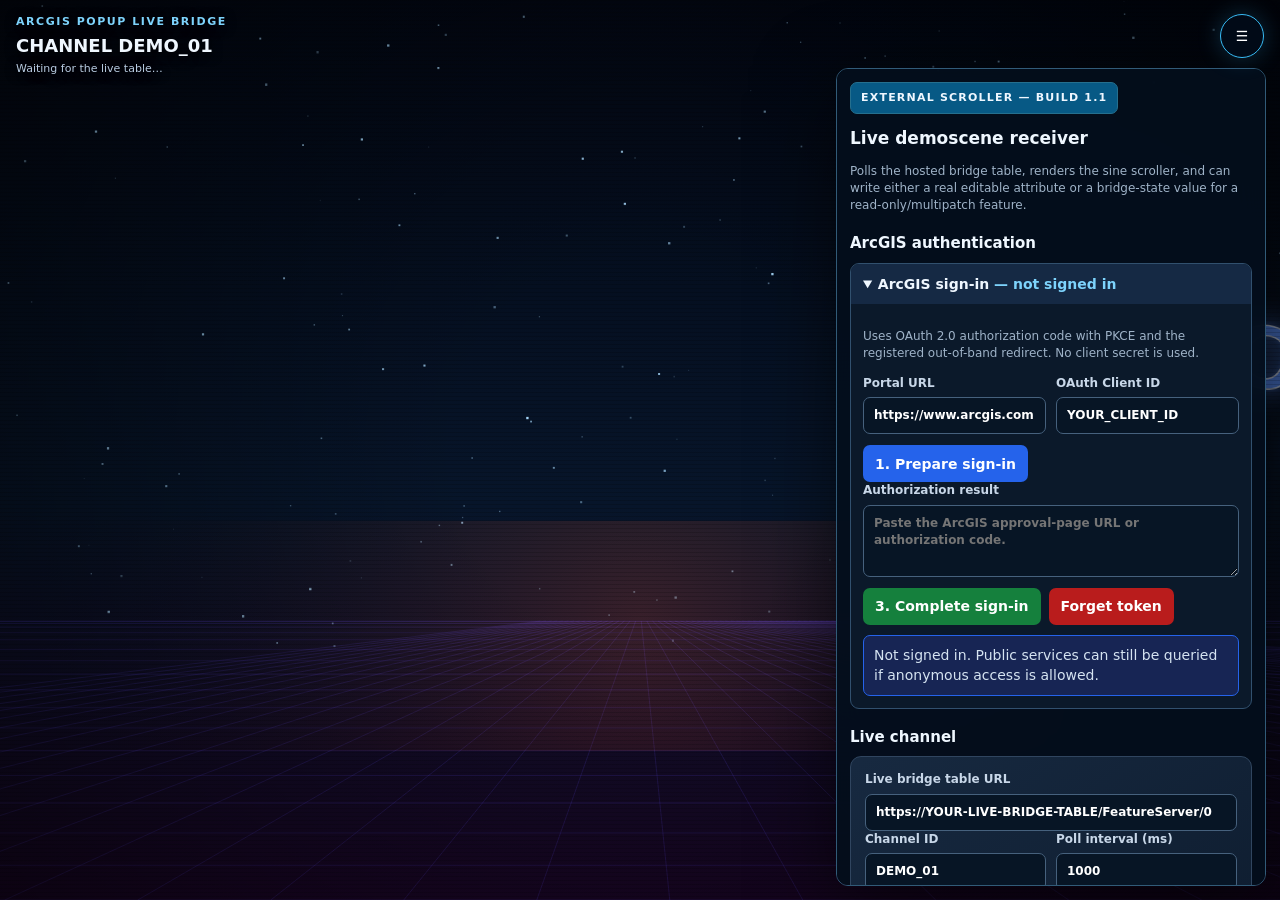
==== scroller.html @ f9765b83 "Add files via upload" ====
<!doctype html>
<html lang="en">
<head>
  <meta charset="utf-8"><meta name="viewport" content="width=device-width, initial-scale=1"><meta name="color-scheme" content="dark">
  <title>Popup Live Bridge — Demoscene Scroller</title>
  <link rel="stylesheet" href="styles.css?v=1.1.0"><link rel="stylesheet" href="scroller.css?v=1.1.0">
</head>
<body>
  <canvas id="scrollerCanvas"></canvas>
  <div class="scroller-hud"><div class="eyebrow">ARCGIS POPUP LIVE BRIDGE</div><div id="hudChannel" class="channel">CHANNEL DEMO_01</div><div id="hudStatus" class="live-status">Waiting for the live table…</div></div>
  <button id="controlToggle" class="control-toggle" type="button" title="Toggle controls">☰</button>

  <aside id="controlPanel" class="control-panel">
    <div class="build">EXTERNAL SCROLLER — BUILD 1.1</div>
    <h2>Live demoscene receiver</h2>
    <p class="small-note">Polls the hosted bridge table, renders the sine scroller, and can write either a real editable attribute or a bridge-state value for a read-only/multipatch feature.</p>

    <section class="section"><h3>ArcGIS authentication</h3><div id="authHost"></div></section>

    <section class="section"><h3>Live channel</h3><div class="panel">
      <label>Live bridge table URL<input id="liveTable" type="url" spellcheck="false"></label>
      <div class="field-grid two"><label>Channel ID<input id="channelId" type="text" spellcheck="false"></label><label>Poll interval (ms)<input id="pollMs" type="number" min="500" max="60000" step="100"></label></div>
      <div class="actions"><button id="pollToggle" type="button" class="good">Start live polling</button><button id="pollNow" type="button" class="secondary">Poll now</button></div>
      <div class="live-pill" style="margin-top:10px;"><span id="liveDot" class="live-dot"></span><span id="liveText">Stopped</span></div>
      <div id="currentMessage" class="message-preview">No live message loaded.</div><div id="pollStatus" class="status">Polling is stopped.</div>
    </div></section>

    <section class="section"><h3>Local visual override</h3><div class="panel">
      <label>Scroller message<textarea id="manualMessage" rows="3"></textarea></label>
      <div class="field-grid two">
        <label>Speed<input id="manualSpeed" type="number" min="20" max="600" step="5"></label><label>Amplitude<input id="manualAmplitude" type="number" min="0" max="250" step="1"></label>
        <label>Frequency<input id="manualFrequency" type="number" min="0.001" max="0.08" step="0.001"></label>
        <label>Palette<select id="manualPalette"><option value="neon">Neon spectrum</option><option value="cyan">Electric cyan</option><option value="phosphor">Phosphor green</option><option value="sunset">Sunset plasma</option><option value="magenta">Magenta pulse</option><option value="rainbow">Rainbow cycle</option></select></label>
      </div>
      <div class="actions"><button id="applyVisual" type="button" class="secondary">Apply local preview</button></div>
    </div></section>

    <section class="section"><h3>Send a value to Layer B</h3><div class="panel">
      <label>Persistence mode<select id="targetMode"><option value="direct">Direct FeatureServer attribute</option><option value="bridge">Bridge-table popup state</option></select></label>

      <div id="directTargetControls" style="margin-top:10px;">
        <label>Target feature layer URL<input id="targetService" type="url" spellcheck="false"></label>
        <div class="field-grid two"><label>Target Object ID<input id="targetOid" type="number" step="1"></label><label>Object ID field<input id="targetOidField" type="text" spellcheck="false" placeholder="Auto-detect"></label></div>
        <label>Editable target field<select id="targetField" disabled><option>Load the target feature first</option></select></label>
      </div>

      <div id="bridgeTargetControls" style="margin-top:10px;">
        <label>Bridge table URL<input id="targetBridgeTable" type="url" spellcheck="false"></label>
        <div class="field-grid two">
          <label>Logical layer key<input id="targetLayerKey" type="text" spellcheck="false"></label>
          <label>Feature key<input id="targetFeatureKey" type="text" spellcheck="false"></label>
          <label>Feature key field<input id="targetFeatureKeyField" type="text" spellcheck="false"></label>
          <label>Popup display field name<input id="targetBridgeDisplayField" type="text" spellcheck="false"></label>
        </div>
      </div>

      <div class="actions"><button id="loadTarget" type="button" class="secondary">Load target</button></div>
      <label>New value<textarea id="targetValue" rows="3" disabled></textarea></label>
      <div class="checkbox-row"><input id="confirmTarget" type="checkbox"><label id="confirmTargetLabel" for="confirmTarget">I confirm that this is an intended Layer B persistent change.</label></div>
      <div class="actions"><button id="applyTarget" type="button" class="warn" disabled>Apply update and verify</button></div>
      <div id="targetStatus" class="status">Target has not been loaded.</div><pre id="targetDiagnostics" class="code-block">No target diagnostics.</pre>
    </div></section>
  </aside>

  <script src="config.js?v=1.1.0"></script><script src="common.js?v=1.1.0"></script><script src="arcgis-rest.js?v=1.1.0"></script><script src="auth.js?v=1.1.0"></script><script src="scroller.js?v=1.1.0"></script>
</body>
</html>
---- styles.css ----
:root {
  color-scheme: dark;
  --bg: #07111f;
  --panel: #101d30;
  --panel-2: #17263c;
  --line: #30455f;
  --text: #eff7ff;
  --muted: #9fb3c8;
  --blue: #38bdf8;
  --green: #22c55e;
  --amber: #f59e0b;
  --red: #ef4444;
  --violet: #a78bfa;
}

* { box-sizing: border-box; }
html, body { min-height: 100%; }
body {
  margin: 0;
  background: radial-gradient(circle at top, #12253f 0, var(--bg) 45%, #030814 100%);
  color: var(--text);
  font: 14px/1.45 Inter, ui-sans-serif, system-ui, -apple-system, BlinkMacSystemFont, "Segoe UI", sans-serif;
}

button, input, textarea, select { font: inherit; }
a { color: #7dd3fc; }
.hidden { display: none !important; }

.app-shell {
  width: min(1040px, 100%);
  margin: 0 auto;
  padding: 16px;
}

.build {
  display: inline-block;
  padding: 7px 10px;
  margin-bottom: 12px;
  border: 1px solid #256f8e;
  border-radius: 7px;
  background: #075985;
  font-size: 11px;
  font-weight: 800;
  letter-spacing: .11em;
}

h1 { margin: 0; font-size: clamp(24px, 4vw, 38px); line-height: 1.05; }
h2 { margin: 0 0 9px; font-size: 17px; }
h3 { margin: 0 0 8px; font-size: 15px; }
.subtitle { margin: 7px 0 20px; color: #7dd3fc; }
.small-note { color: var(--muted); font-size: 12px; }

.section { margin-top: 18px; }
.panel {
  padding: 14px;
  border: 1px solid var(--line);
  border-radius: 11px;
  background: linear-gradient(145deg, rgba(24, 42, 66, .96), rgba(12, 25, 43, .96));
  box-shadow: 0 12px 35px rgba(0, 0, 0, .22);
}

.field-grid { display: grid; gap: 10px; }
.field-grid.two { grid-template-columns: repeat(2, minmax(0, 1fr)); }
.field-grid.three { grid-template-columns: repeat(3, minmax(0, 1fr)); }
@media (max-width: 720px) {
  .field-grid.two, .field-grid.three { grid-template-columns: 1fr; }
}

label, .label { display: block; color: #c8d7e8; font-size: 12px; font-weight: 700; }
input, textarea, select {
  display: block;
  width: 100%;
  margin-top: 5px;
  padding: 9px 10px;
  border: 1px solid #46617d;
  border-radius: 7px;
  background: #071525;
  color: white;
  outline: none;
}
input:focus, textarea:focus, select:focus {
  border-color: var(--blue);
  box-shadow: 0 0 0 3px rgba(56, 189, 248, .16);
}
textarea { resize: vertical; }

.actions { display: flex; flex-wrap: wrap; gap: 8px; margin-top: 11px; }
button, .button-link {
  display: inline-flex;
  align-items: center;
  justify-content: center;
  min-height: 37px;
  padding: 8px 12px;
  border: 0;
  border-radius: 7px;
  background: #2563eb;
  color: white;
  font-weight: 800;
  text-decoration: none;
  cursor: pointer;
}
button:hover, .button-link:hover { filter: brightness(1.12); }
button:disabled { cursor: not-allowed; opacity: .4; filter: none; }
button.secondary, .button-link.secondary { background: #475569; }
button.good, .button-link.good { background: #15803d; }
button.warn, .button-link.warn { background: #b45309; }
button.danger, .button-link.danger { background: #b91c1c; }

.status {
  margin-top: 10px;
  padding: 9px 10px;
  border: 1px solid #3a506b;
  border-radius: 7px;
  background: #17263a;
  color: #d5e3f1;
  white-space: pre-wrap;
}
.status.info { border-color: #2563eb; background: #172554; }
.status.good { border-color: #16a34a; background: #052e16; }
.status.warn { border-color: #d97706; background: #451a03; }
.status.bad { border-color: #dc2626; background: #450a0a; }

.kv {
  display: grid;
  grid-template-columns: minmax(130px, .7fr) minmax(0, 1.3fr);
  margin: 0;
  border: 1px solid #344b65;
  border-radius: 8px;
  overflow: hidden;
}
.kv dt, .kv dd { margin: 0; padding: 8px 9px; border-bottom: 1px solid #344b65; }
.kv dt { background: #17263a; color: #a9bdd0; font-weight: 700; }
.kv dd { overflow-wrap: anywhere; background: #0a192b; }
.kv dt:last-of-type, .kv dd:last-of-type { border-bottom: 0; }

.auth-panel {
  border: 1px solid #31506e;
  border-radius: 9px;
  background: #0b192a;
  overflow: hidden;
}
.auth-panel summary {
  padding: 10px 12px;
  background: #152944;
  cursor: pointer;
  font-weight: 800;
}
.auth-summary-state { color: #7dd3fc; }
.auth-body { padding: 12px; }

.preview-card {
  padding: 16px;
  border: 1px solid #31506e;
  border-radius: 11px;
  background: #071525;
}
.preview-value {
  margin-top: 7px;
  padding: 15px;
  border: 1px solid #325a75;
  border-radius: 9px;
  background: linear-gradient(135deg, #0c4a6e, #312e81);
  font-size: clamp(20px, 5vw, 34px);
  font-weight: 900;
  overflow-wrap: anywhere;
}

.checkbox-row { display: flex; gap: 8px; align-items: flex-start; margin-top: 10px; }
.checkbox-row input { width: auto; margin: 2px 0 0; }
.checkbox-row label { font-weight: 500; }

.code-block {
  padding: 12px;
  overflow: auto;
  border: 1px solid #334155;
  border-radius: 8px;
  background: #020617;
  color: #cbd5e1;
  font: 12px/1.5 Consolas, "Courier New", monospace;
}

.landing-grid {
  display: grid;
  grid-template-columns: repeat(auto-fit, minmax(240px, 1fr));
  gap: 12px;
  margin-top: 18px;
}
.landing-card {
  display: block;
  min-height: 170px;
  padding: 17px;
  border: 1px solid #31506e;
  border-radius: 12px;
  background: linear-gradient(145deg, #132740, #091525);
  color: white;
  text-decoration: none;
  transition: transform .2s ease, border-color .2s ease;
}
.landing-card:hover { transform: translateY(-3px); border-color: #38bdf8; }
.landing-card strong { display: block; margin-bottom: 8px; font-size: 20px; }
.landing-card span { color: #aec1d4; }
---- scroller.css ----
html, body { width: 100%; height: 100%; overflow: hidden; }
body { background: #000; }
#scrollerCanvas { position: fixed; inset: 0; width: 100%; height: 100%; display: block; }
.scroller-hud {
  position: fixed;
  top: 14px;
  left: 16px;
  z-index: 5;
  pointer-events: none;
  text-shadow: 0 2px 12px #000;
}
.scroller-hud .eyebrow { color: #7dd3fc; font-size: 11px; font-weight: 900; letter-spacing: .14em; }
.scroller-hud .channel { margin-top: 3px; font-size: 18px; font-weight: 900; }
.scroller-hud .live-status { margin-top: 2px; color: #b8cbe0; font-size: 11px; }
.control-toggle {
  position: fixed;
  top: 14px;
  right: 16px;
  z-index: 20;
  width: 44px;
  height: 44px;
  padding: 0;
  border: 1px solid #38bdf8;
  border-radius: 50%;
  background: rgba(2, 13, 27, .84);
  box-shadow: 0 0 25px rgba(56, 189, 248, .24);
}
.control-panel {
  position: fixed;
  top: 68px;
  right: 14px;
  bottom: 14px;
  z-index: 15;
  width: min(430px, calc(100vw - 28px));
  padding: 13px;
  overflow: auto;
  border: 1px solid #315b78;
  border-radius: 12px;
  background: rgba(4, 14, 28, .94);
  backdrop-filter: blur(16px);
  box-shadow: 0 22px 80px rgba(0, 0, 0, .56);
  transition: transform .25s ease, opacity .25s ease;
}
.control-panel.collapsed { transform: translateX(calc(100% + 28px)); opacity: 0; pointer-events: none; }
.control-panel h2 { margin-top: 0; }
.control-panel .panel { box-shadow: none; }
.live-pill {
  display: inline-flex;
  align-items: center;
  gap: 7px;
  padding: 5px 8px;
  border: 1px solid #315b78;
  border-radius: 999px;
  background: #07192c;
  color: #dbeafe;
  font-size: 11px;
  font-weight: 800;
}
.live-dot { width: 8px; height: 8px; border-radius: 50%; background: #64748b; box-shadow: 0 0 0 transparent; }
.live-dot.on { background: #22c55e; box-shadow: 0 0 12px #22c55e; }
.message-preview { margin-top: 8px; padding: 10px; border: 1px solid #315b78; border-radius: 8px; background: #08182a; font-weight: 800; overflow-wrap: anywhere; }
@media (max-width: 600px) {
  .scroller-hud { max-width: calc(100vw - 90px); }
  .scroller-hud .channel { font-size: 15px; }
}
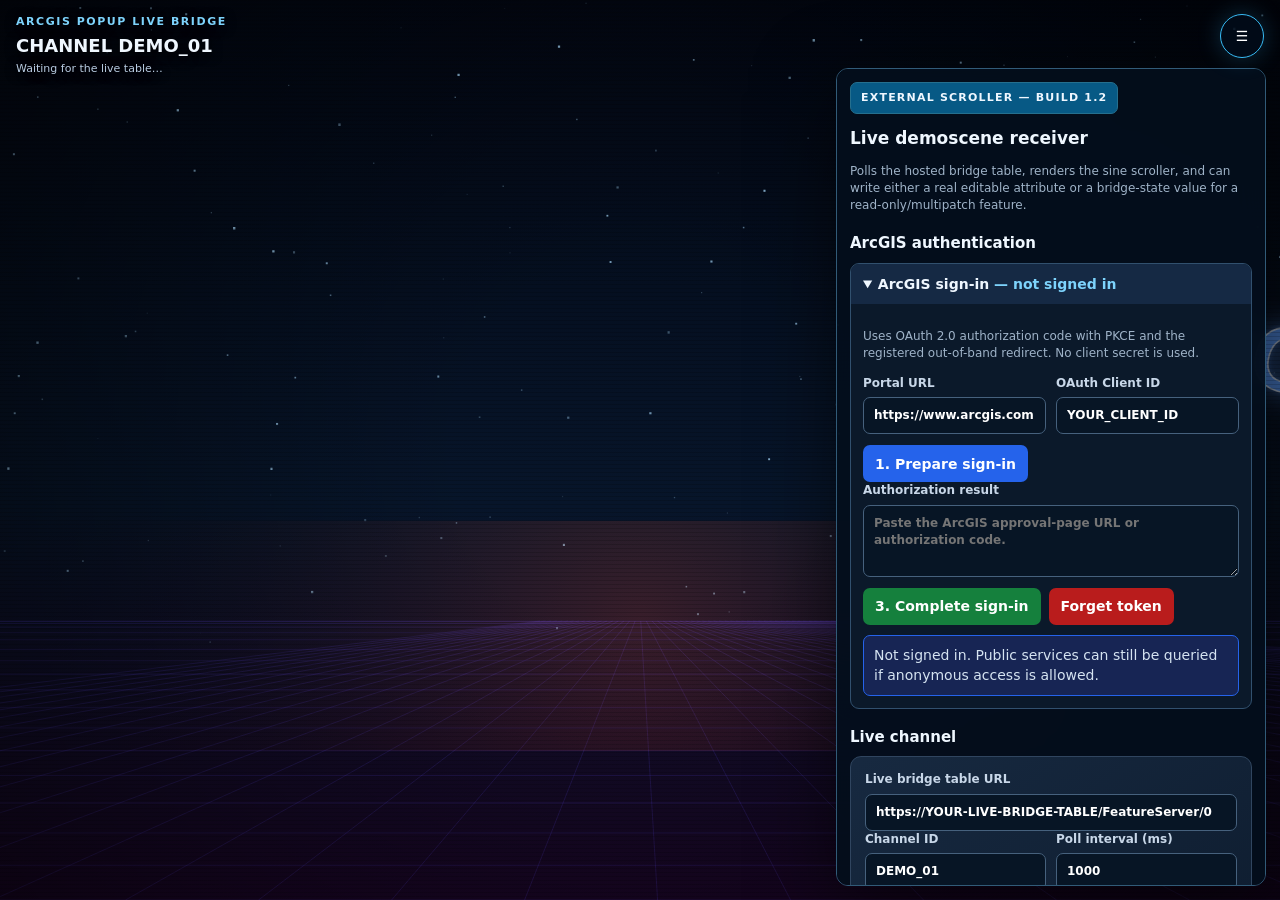
==== commit 598a3be3: "Add files via upload" ====
--- a/scroller.html
+++ b/scroller.html
@@ -3,7 +3,7 @@
 <head>
   <meta charset="utf-8"><meta name="viewport" content="width=device-width, initial-scale=1"><meta name="color-scheme" content="dark">
   <title>Popup Live Bridge — Demoscene Scroller</title>
-  <link rel="stylesheet" href="styles.css?v=1.1.0"><link rel="stylesheet" href="scroller.css?v=1.1.0">
+  <link rel="stylesheet" href="styles.css?v=1.2.0"><link rel="stylesheet" href="scroller.css?v=1.2.0">
 </head>
 <body>
   <canvas id="scrollerCanvas"></canvas>
@@ -11,7 +11,7 @@
   <button id="controlToggle" class="control-toggle" type="button" title="Toggle controls">☰</button>
 
   <aside id="controlPanel" class="control-panel">
-    <div class="build">EXTERNAL SCROLLER — BUILD 1.1</div>
+    <div class="build">EXTERNAL SCROLLER — BUILD 1.2</div>
     <h2>Live demoscene receiver</h2>
     <p class="small-note">Polls the hosted bridge table, renders the sine scroller, and can write either a real editable attribute or a bridge-state value for a read-only/multipatch feature.</p>
 
@@ -62,6 +62,6 @@
     </div></section>
   </aside>
 
-  <script src="config.js?v=1.1.0"></script><script src="common.js?v=1.1.0"></script><script src="arcgis-rest.js?v=1.1.0"></script><script src="auth.js?v=1.1.0"></script><script src="scroller.js?v=1.1.0"></script>
+  <script src="config.js?v=1.2.0"></script><script src="common.js?v=1.2.0"></script><script src="arcgis-rest.js?v=1.2.0"></script><script src="auth.js?v=1.2.0"></script><script src="scroller.js?v=1.2.0"></script>
 </body>
 </html>
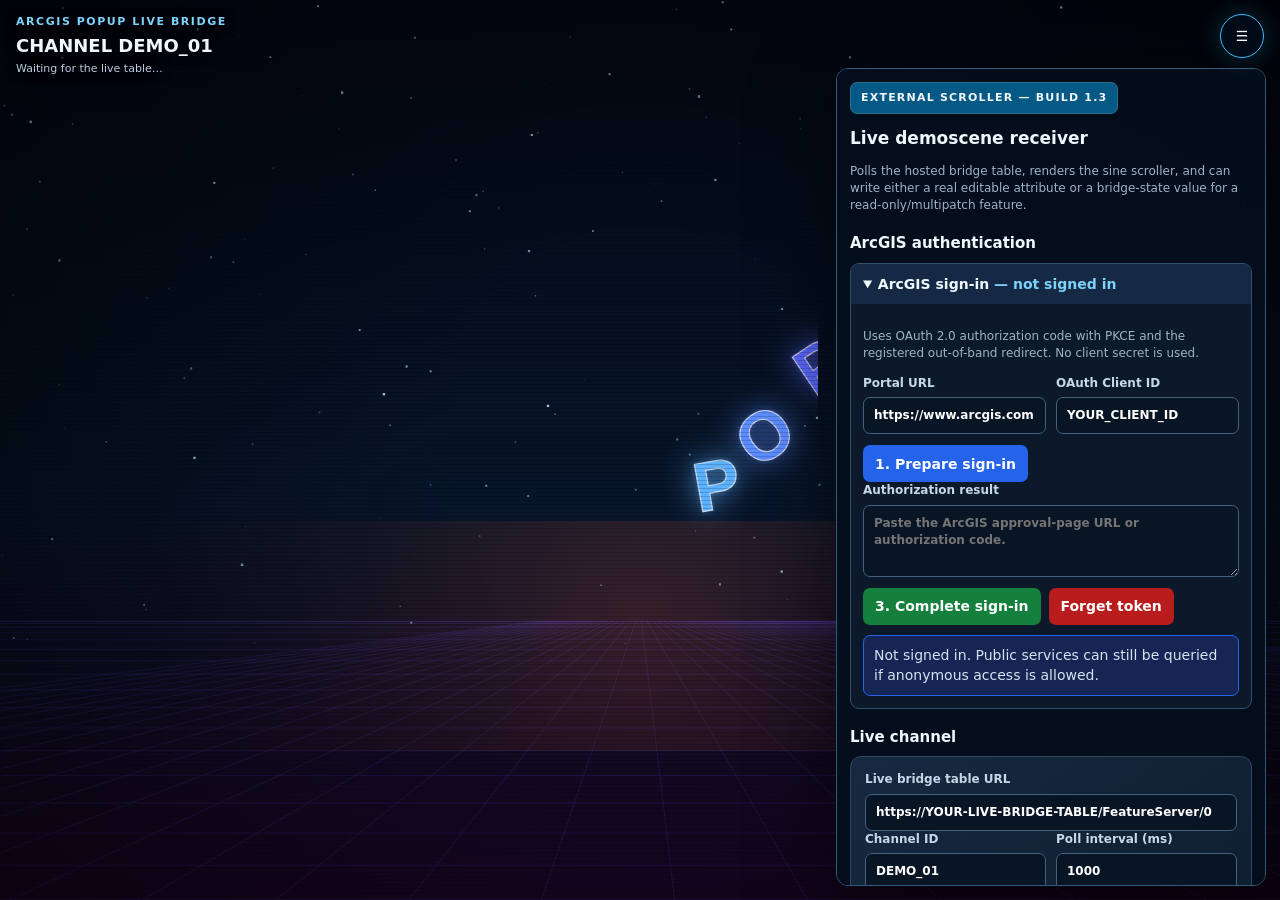
==== commit 421e4a0a: "Add files via upload" ====
--- a/scroller.html
+++ b/scroller.html
@@ -3,7 +3,7 @@
 <head>
   <meta charset="utf-8"><meta name="viewport" content="width=device-width, initial-scale=1"><meta name="color-scheme" content="dark">
   <title>Popup Live Bridge — Demoscene Scroller</title>
-  <link rel="stylesheet" href="styles.css?v=1.2.0"><link rel="stylesheet" href="scroller.css?v=1.2.0">
+  <link rel="stylesheet" href="styles.css?v=1.3.0"><link rel="stylesheet" href="scroller.css?v=1.3.0">
 </head>
 <body>
   <canvas id="scrollerCanvas"></canvas>
@@ -11,7 +11,7 @@
   <button id="controlToggle" class="control-toggle" type="button" title="Toggle controls">☰</button>
 
   <aside id="controlPanel" class="control-panel">
-    <div class="build">EXTERNAL SCROLLER — BUILD 1.2</div>
+    <div class="build">EXTERNAL SCROLLER — BUILD 1.3</div>
     <h2>Live demoscene receiver</h2>
     <p class="small-note">Polls the hosted bridge table, renders the sine scroller, and can write either a real editable attribute or a bridge-state value for a read-only/multipatch feature.</p>
 
@@ -62,6 +62,6 @@
     </div></section>
   </aside>
 
-  <script src="config.js?v=1.2.0"></script><script src="common.js?v=1.2.0"></script><script src="arcgis-rest.js?v=1.2.0"></script><script src="auth.js?v=1.2.0"></script><script src="scroller.js?v=1.2.0"></script>
+  <script src="config.js?v=1.3.0"></script><script src="common.js?v=1.3.0"></script><script src="arcgis-rest.js?v=1.3.0"></script><script src="auth.js?v=1.3.0"></script><script src="scroller.js?v=1.3.0"></script>
 </body>
 </html>
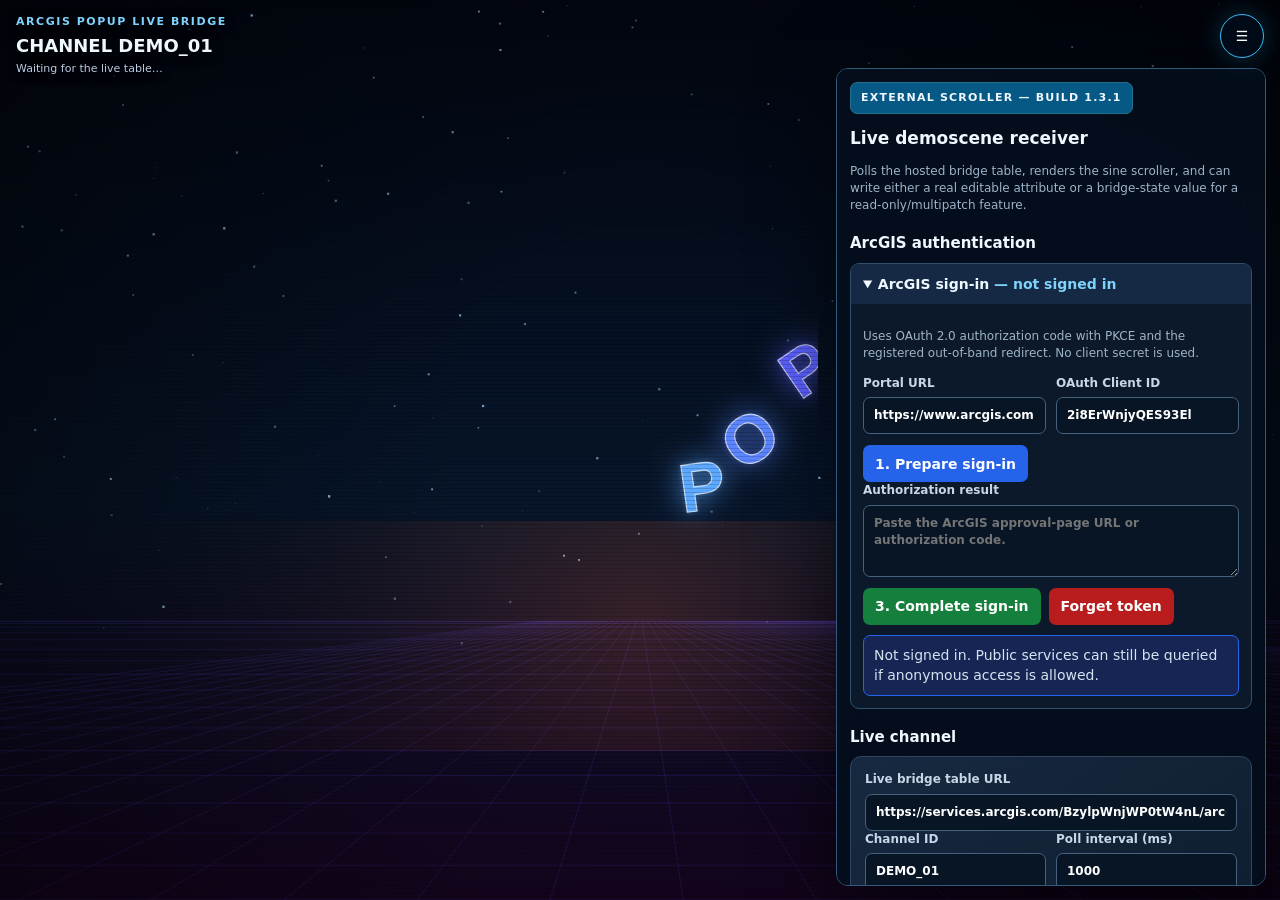
==== commit 8dbc49f2: "Add files via upload" ====
--- a/scroller.html
+++ b/scroller.html
@@ -3,7 +3,7 @@
 <head>
   <meta charset="utf-8"><meta name="viewport" content="width=device-width, initial-scale=1"><meta name="color-scheme" content="dark">
   <title>Popup Live Bridge — Demoscene Scroller</title>
-  <link rel="stylesheet" href="styles.css?v=1.3.0"><link rel="stylesheet" href="scroller.css?v=1.3.0">
+  <link rel="stylesheet" href="styles.css?v=1.3.1"><link rel="stylesheet" href="scroller.css?v=1.3.1">
 </head>
 <body>
   <canvas id="scrollerCanvas"></canvas>
@@ -11,7 +11,7 @@
   <button id="controlToggle" class="control-toggle" type="button" title="Toggle controls">☰</button>
 
   <aside id="controlPanel" class="control-panel">
-    <div class="build">EXTERNAL SCROLLER — BUILD 1.3</div>
+    <div class="build">EXTERNAL SCROLLER — BUILD 1.3.1</div>
     <h2>Live demoscene receiver</h2>
     <p class="small-note">Polls the hosted bridge table, renders the sine scroller, and can write either a real editable attribute or a bridge-state value for a read-only/multipatch feature.</p>
 
@@ -62,6 +62,6 @@
     </div></section>
   </aside>
 
-  <script src="config.js?v=1.3.0"></script><script src="common.js?v=1.3.0"></script><script src="arcgis-rest.js?v=1.3.0"></script><script src="auth.js?v=1.3.0"></script><script src="scroller.js?v=1.3.0"></script>
+  <script src="config.js?v=1.3.1"></script><script src="common.js?v=1.3.1"></script><script src="arcgis-rest.js?v=1.3.1"></script><script src="auth.js?v=1.3.1"></script><script src="scroller.js?v=1.3.1"></script>
 </body>
 </html>
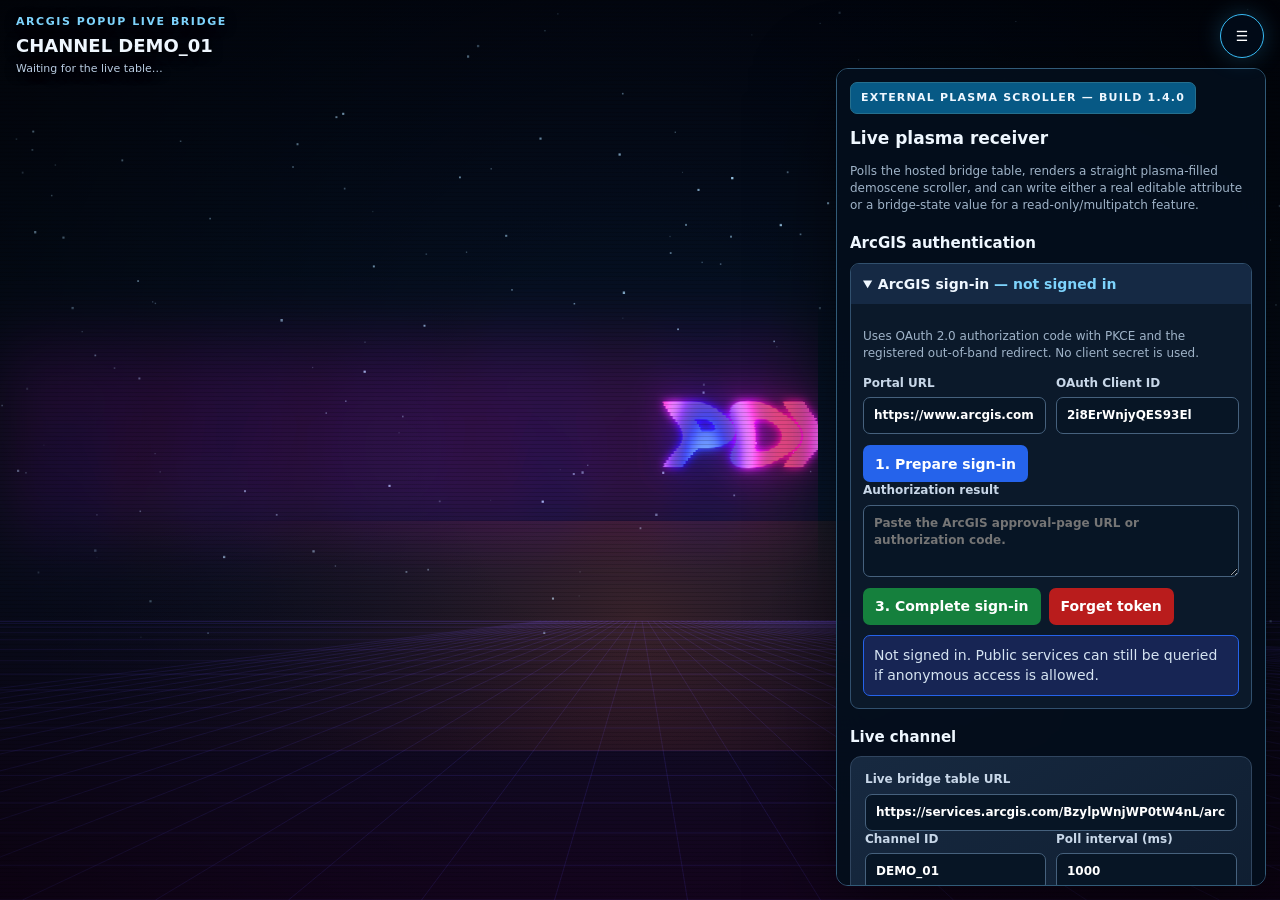
==== commit 5c88193d: "Add files via upload" ====
--- a/scroller.html
+++ b/scroller.html
@@ -2,7 +2,7 @@
 <html lang="en">
 <head>
   <meta charset="utf-8"><meta name="viewport" content="width=device-width, initial-scale=1"><meta name="color-scheme" content="dark">
-  <title>Popup Live Bridge — Demoscene Scroller</title>
+  <title>Popup Live Bridge — Plasma Scroller</title>
   <link rel="stylesheet" href="styles.css?v=1.3.1"><link rel="stylesheet" href="scroller.css?v=1.3.1">
 </head>
 <body>
@@ -11,9 +11,9 @@
   <button id="controlToggle" class="control-toggle" type="button" title="Toggle controls">☰</button>
 
   <aside id="controlPanel" class="control-panel">
-    <div class="build">EXTERNAL SCROLLER — BUILD 1.3.1</div>
-    <h2>Live demoscene receiver</h2>
-    <p class="small-note">Polls the hosted bridge table, renders the sine scroller, and can write either a real editable attribute or a bridge-state value for a read-only/multipatch feature.</p>
+    <div class="build">EXTERNAL PLASMA SCROLLER — BUILD 1.4.0</div>
+    <h2>Live plasma receiver</h2>
+    <p class="small-note">Polls the hosted bridge table, renders a straight plasma-filled demoscene scroller, and can write either a real editable attribute or a bridge-state value for a read-only/multipatch feature.</p>
 
     <section class="section"><h3>ArcGIS authentication</h3><div id="authHost"></div></section>
 
@@ -26,10 +26,10 @@
     </div></section>
 
     <section class="section"><h3>Local visual override</h3><div class="panel">
-      <label>Scroller message<textarea id="manualMessage" rows="3"></textarea></label>
+      <label>Plasma scroller message<textarea id="manualMessage" rows="3"></textarea></label>
       <div class="field-grid two">
-        <label>Speed<input id="manualSpeed" type="number" min="20" max="600" step="5"></label><label>Amplitude<input id="manualAmplitude" type="number" min="0" max="250" step="1"></label>
-        <label>Frequency<input id="manualFrequency" type="number" min="0.001" max="0.08" step="0.001"></label>
+        <label>Scroll speed<input id="manualSpeed" type="number" min="20" max="600" step="5"></label><label>Plasma warp<input id="manualAmplitude" type="number" min="0" max="250" step="1"></label>
+        <label>Plasma density<input id="manualFrequency" type="number" min="0.001" max="0.08" step="0.001"></label>
         <label>Palette<select id="manualPalette"><option value="neon">Neon spectrum</option><option value="cyan">Electric cyan</option><option value="phosphor">Phosphor green</option><option value="sunset">Sunset plasma</option><option value="magenta">Magenta pulse</option><option value="rainbow">Rainbow cycle</option></select></label>
       </div>
       <div class="actions"><button id="applyVisual" type="button" class="secondary">Apply local preview</button></div>
@@ -62,6 +62,6 @@
     </div></section>
   </aside>
 
-  <script src="config.js?v=1.3.1"></script><script src="common.js?v=1.3.1"></script><script src="arcgis-rest.js?v=1.3.1"></script><script src="auth.js?v=1.3.1"></script><script src="scroller.js?v=1.3.1"></script>
+  <script src="config.js?v=1.3.1"></script><script src="common.js?v=1.3.1"></script><script src="arcgis-rest.js?v=1.3.1"></script><script src="auth.js?v=1.3.1"></script><script src="scroller.js?v=1.4.0"></script>
 </body>
 </html>
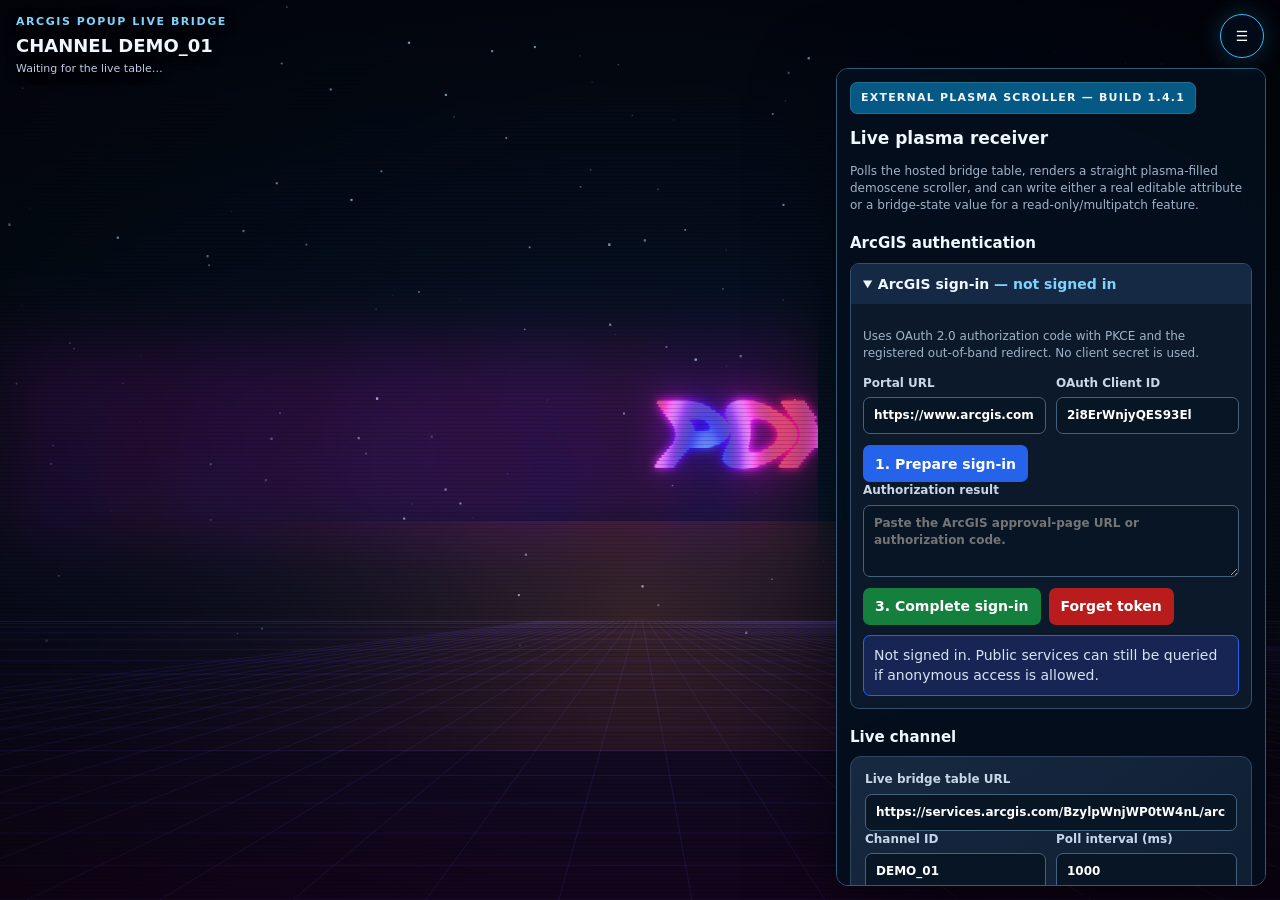
==== commit 31637e18: "Add files via upload" ====
--- a/scroller.html
+++ b/scroller.html
@@ -11,7 +11,7 @@
   <button id="controlToggle" class="control-toggle" type="button" title="Toggle controls">☰</button>
 
   <aside id="controlPanel" class="control-panel">
-    <div class="build">EXTERNAL PLASMA SCROLLER — BUILD 1.4.0</div>
+    <div class="build">EXTERNAL PLASMA SCROLLER — BUILD 1.4.1</div>
     <h2>Live plasma receiver</h2>
     <p class="small-note">Polls the hosted bridge table, renders a straight plasma-filled demoscene scroller, and can write either a real editable attribute or a bridge-state value for a read-only/multipatch feature.</p>
 
@@ -30,6 +30,7 @@
       <div class="field-grid two">
         <label>Scroll speed<input id="manualSpeed" type="number" min="20" max="600" step="5"></label><label>Plasma warp<input id="manualAmplitude" type="number" min="0" max="250" step="1"></label>
         <label>Plasma density<input id="manualFrequency" type="number" min="0.001" max="0.08" step="0.001"></label>
+        <label>Font size (px)<input id="manualFontSize" type="number" min="28" max="220" step="2"></label>
         <label>Palette<select id="manualPalette"><option value="neon">Neon spectrum</option><option value="cyan">Electric cyan</option><option value="phosphor">Phosphor green</option><option value="sunset">Sunset plasma</option><option value="magenta">Magenta pulse</option><option value="rainbow">Rainbow cycle</option></select></label>
       </div>
       <div class="actions"><button id="applyVisual" type="button" class="secondary">Apply local preview</button></div>
@@ -52,6 +53,7 @@
           <label>Feature key field<input id="targetFeatureKeyField" type="text" spellcheck="false"></label>
           <label>Popup display field name<input id="targetBridgeDisplayField" type="text" spellcheck="false"></label>
         </div>
+        <p class="small-note">The known multipatch feature key is loaded automatically. Replace it here to override the hard-coded default, or pass <code>?featureKey=...</code> in the page URL.</p>
       </div>
 
       <div class="actions"><button id="loadTarget" type="button" class="secondary">Load target</button></div>
@@ -62,6 +64,6 @@
     </div></section>
   </aside>
 
-  <script src="config.js?v=1.3.1"></script><script src="common.js?v=1.3.1"></script><script src="arcgis-rest.js?v=1.3.1"></script><script src="auth.js?v=1.3.1"></script><script src="scroller.js?v=1.4.0"></script>
+  <script src="config.js?v=1.3.1"></script><script src="common.js?v=1.3.1"></script><script src="arcgis-rest.js?v=1.3.1"></script><script src="auth.js?v=1.3.1"></script><script src="scroller.js?v=1.4.1"></script>
 </body>
 </html>
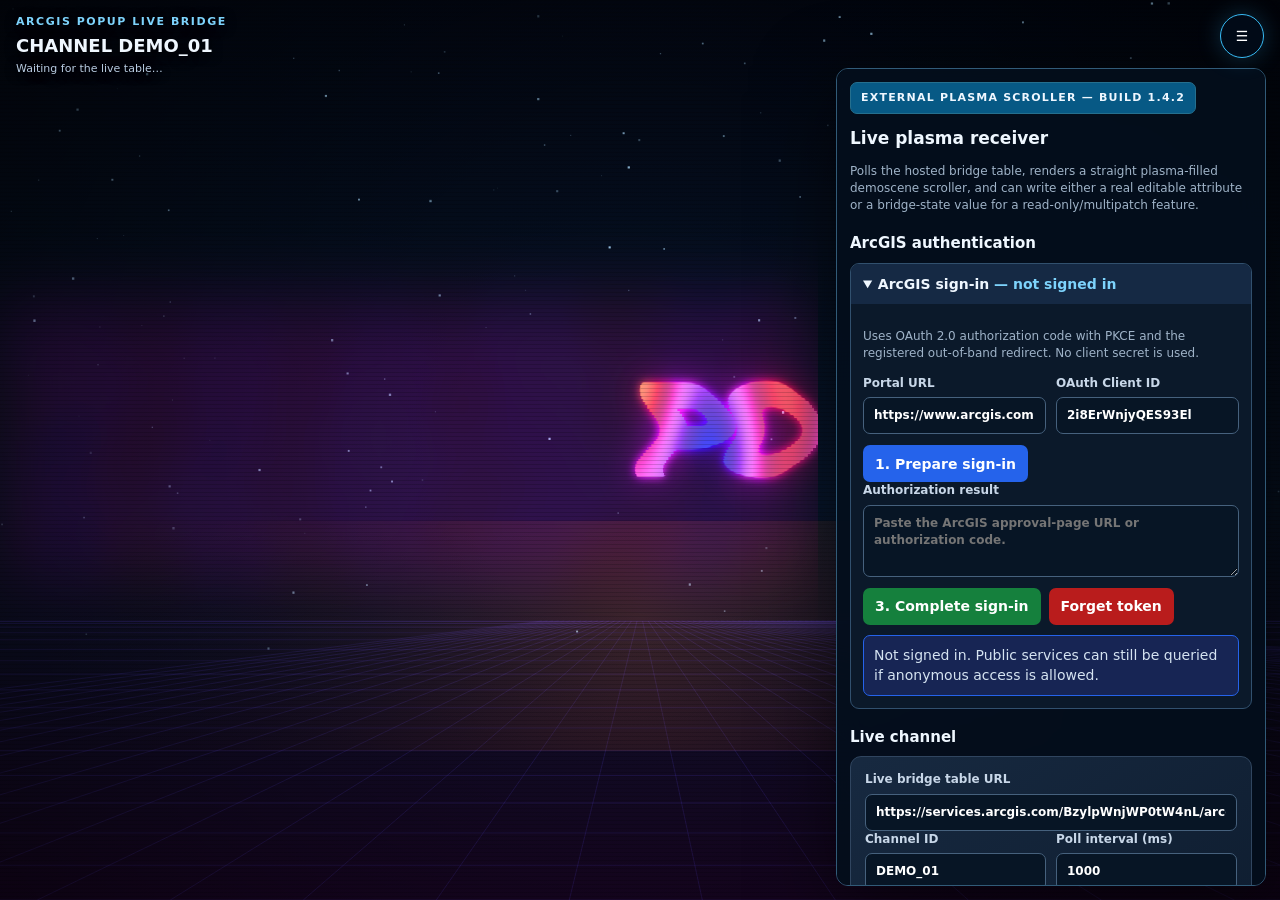
==== commit b01c2a40: "Add files via upload" ====
--- a/scroller.html
+++ b/scroller.html
@@ -11,7 +11,7 @@
   <button id="controlToggle" class="control-toggle" type="button" title="Toggle controls">☰</button>
 
   <aside id="controlPanel" class="control-panel">
-    <div class="build">EXTERNAL PLASMA SCROLLER — BUILD 1.4.1</div>
+    <div class="build">EXTERNAL PLASMA SCROLLER — BUILD 1.4.2</div>
     <h2>Live plasma receiver</h2>
     <p class="small-note">Polls the hosted bridge table, renders a straight plasma-filled demoscene scroller, and can write either a real editable attribute or a bridge-state value for a read-only/multipatch feature.</p>
 
@@ -30,7 +30,7 @@
       <div class="field-grid two">
         <label>Scroll speed<input id="manualSpeed" type="number" min="20" max="600" step="5"></label><label>Plasma warp<input id="manualAmplitude" type="number" min="0" max="250" step="1"></label>
         <label>Plasma density<input id="manualFrequency" type="number" min="0.001" max="0.08" step="0.001"></label>
-        <label>Font size (px)<input id="manualFontSize" type="number" min="28" max="220" step="2"></label>
+        <label>Font size (px)<input id="manualFontSize" type="number" min="28" max="220" step="2" value="120"></label>
         <label>Palette<select id="manualPalette"><option value="neon">Neon spectrum</option><option value="cyan">Electric cyan</option><option value="phosphor">Phosphor green</option><option value="sunset">Sunset plasma</option><option value="magenta">Magenta pulse</option><option value="rainbow">Rainbow cycle</option></select></label>
       </div>
       <div class="actions"><button id="applyVisual" type="button" class="secondary">Apply local preview</button></div>
@@ -64,6 +64,6 @@
     </div></section>
   </aside>
 
-  <script src="config.js?v=1.3.1"></script><script src="common.js?v=1.3.1"></script><script src="arcgis-rest.js?v=1.3.1"></script><script src="auth.js?v=1.3.1"></script><script src="scroller.js?v=1.4.1"></script>
+  <script src="config.js?v=1.3.1"></script><script src="common.js?v=1.3.1"></script><script src="arcgis-rest.js?v=1.3.1"></script><script src="auth.js?v=1.3.1"></script><script src="scroller.js?v=1.4.2"></script>
 </body>
 </html>
